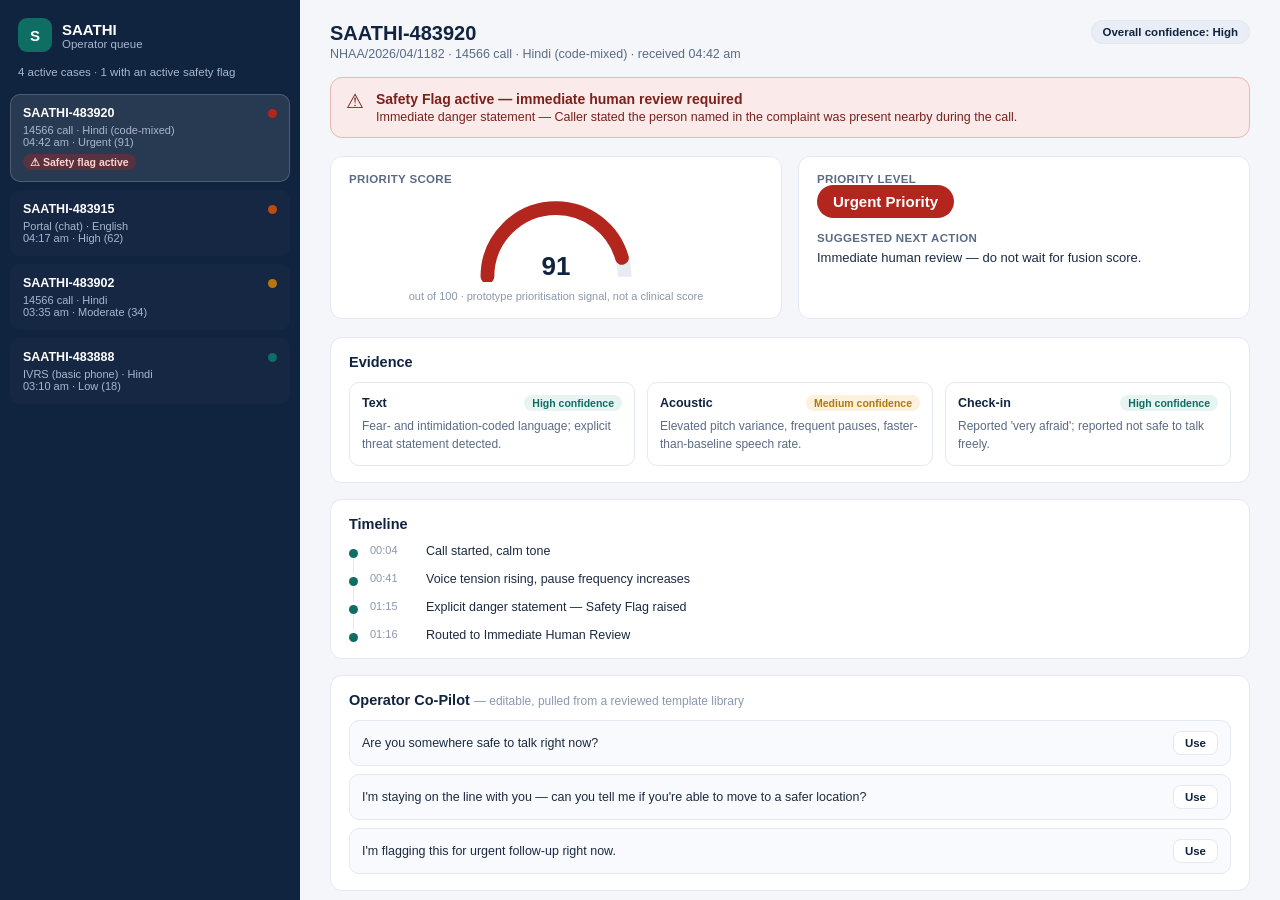
==== frontend/operator-dashboard/index.html @ 443e74d1 "Complete SIH 2026 SAATHI Frontend with authentic NHAPOA UX4G layout and triage architecture" ====
<!DOCTYPE html>
<html lang="en">
<head>
<meta charset="UTF-8" />
<meta name="viewport" content="width=device-width, initial-scale=1.0" />
<title>SAATHI — Operator Dashboard</title>
<link rel="stylesheet" href="dashboard.css" />
</head>
<body>
  <div class="app">
    <aside class="sidebar">
      <div class="sidebar-brand">
        <div class="brand-mark">S</div>
        <div>
          <div class="brand-name">SAATHI</div>
          <div class="brand-sub">Operator queue</div>
        </div>
      </div>
      <div class="queue-summary" id="queueSummary"></div>
      <div class="queue-list" id="queueList" role="list" aria-label="Case queue, sorted by priority"></div>
    </aside>

    <main class="main">
      <header class="main-header">
        <div>
          <div class="case-id" id="caseId">—</div>
          <div class="case-meta" id="caseMeta">—</div>
        </div>
        <div class="header-right">
          <span class="confidence-pill" id="overallConfidence">—</span>
        </div>
      </header>

      <div id="safetyBanner" class="safety-banner" hidden>
        <div class="safety-banner-icon">&#9888;</div>
        <div>
          <div class="safety-banner-title">Safety Flag active — immediate human review required</div>
          <div class="safety-banner-detail" id="safetyBannerDetail"></div>
        </div>
      </div>

      <section class="score-row">
        <div class="score-card">
          <div class="score-card-label">Priority Score</div>
          <div class="score-gauge-wrap">
            <svg viewBox="0 0 140 80" class="score-gauge">
              <path d="M10,75 A60,60 0 0 1 130,75" class="gauge-track" />
              <path d="M10,75 A60,60 0 0 1 130,75" class="gauge-fill" id="gaugeFill" />
            </svg>
            <div class="score-number" id="scoreNumber">—</div>
          </div>
          <div class="score-card-note">out of 100 · prototype prioritisation signal, not a clinical score</div>
        </div>
        <div class="level-card">
          <div class="score-card-label">Priority Level</div>
          <div class="level-badge" id="levelBadge">—</div>
          <div class="score-card-label" style="margin-top:14px;">Suggested next action</div>
          <div class="suggested-action" id="suggestedAction">—</div>
        </div>
      </section>

      <section class="panel">
        <h2 class="panel-title">Evidence</h2>
        <div class="evidence-grid" id="evidenceGrid"></div>
      </section>

      <section class="panel">
        <h2 class="panel-title">Timeline</h2>
        <ol class="timeline" id="timeline"></ol>
      </section>

      <section class="panel" id="copilotPanel">
        <h2 class="panel-title">Operator Co-Pilot <span class="panel-title-note">— editable, pulled from a reviewed template library</span></h2>
        <div class="copilot-list" id="copilotList"></div>
      </section>

      <section class="panel">
        <h2 class="panel-title">Decision</h2>
        <div class="decision-row">
          <div class="decision-field">
            <label for="referralSelect">Referral / action</label>
            <select id="referralSelect">
              <option value="continue">Continue normal grievance process</option>
              <option value="counselling">Counselling referral</option>
              <option value="legal">Legal aid referral</option>
              <option value="medical">Medical support referral</option>
              <option value="emergency">Emergency escalation</option>
            </select>
          </div>
          <div class="decision-field">
            <label for="overrideSelect">Override priority level (optional)</label>
            <select id="overrideSelect">
              <option value="">No override — keep system level</option>
              <option value="Low">Low</option>
              <option value="Moderate">Moderate</option>
              <option value="High">High</option>
              <option value="Urgent">Urgent</option>
            </select>
          </div>
        </div>
        <div class="decision-field" style="margin-top:10px;">
          <label for="reasonInput">Reason (required if overriding)</label>
          <input id="reasonInput" type="text" placeholder="e.g. caller's tone and phrasing suggest higher urgency than text alone captured" />
        </div>
        <button class="save-btn" id="saveDecisionBtn">Record decision</button>
      </section>

      <section class="panel">
        <h2 class="panel-title">Audit log <span class="panel-title-note">— this session</span></h2>
        <ul class="audit-log" id="auditLog">
          <li class="audit-empty">No actions recorded yet this session.</li>
        </ul>
      </section>
    </main>
  </div>

  <div class="toast" id="toast" hidden></div>

  <script src="mock-data.js"></script>
  <script src="dashboard.js"></script>
</body>
</html>
---- frontend/operator-dashboard/dashboard.css ----
:root {
  --navy: #10233F;
  --navy-2: #17335A;
  --ink: #1B2A41;
  --grey: #5B6B85;
  --grey-light: #8B98AE;
  --bg: #F4F6FA;
  --card: #FFFFFF;
  --border: #E4E9F1;
  --teal: #0F6E63;
  --teal-bg: #E7F4F1;
  --amber: #B4790C;
  --amber-bg: #FBF1DD;
  --orange: #B94D0E;
  --orange-bg: #FCEADD;
  --urgent: #B3261E;
  --urgent-bg: #FBEAEA;
  --radius: 12px;
  font-family: "Inter", "Segoe UI", -apple-system, BlinkMacSystemFont, sans-serif;
}
* { box-sizing: border-box; }
html, body { margin: 0; height: 100%; background: var(--bg); color: var(--ink); }

.app { display: grid; grid-template-columns: 300px 1fr; height: 100vh; }

/* ---------------- Sidebar ---------------- */
.sidebar {
  background: var(--navy);
  color: #fff;
  display: flex;
  flex-direction: column;
  overflow: hidden;
}
.sidebar-brand { display: flex; align-items: center; gap: 10px; padding: 18px 18px 14px; }
.brand-mark {
  width: 34px; height: 34px; border-radius: 9px; background: var(--teal);
  display: flex; align-items: center; justify-content: center; font-weight: 800; font-size: 15px;
}
.brand-name { font-weight: 700; font-size: 15px; }
.brand-sub { font-size: 11.5px; color: #A9B7CD; }

.queue-summary { padding: 0 18px 12px; font-size: 11.5px; color: #A9B7CD; }

.queue-list { overflow-y: auto; flex: 1; padding: 4px 10px 16px; }
.queue-item {
  display: block; width: 100%; text-align: left; background: rgba(255,255,255,0.02);
  border: 1px solid transparent; border-radius: 10px; padding: 11px 12px; margin-bottom: 8px;
  cursor: pointer; color: #fff; font-family: inherit;
}
.queue-item:hover { background: rgba(255,255,255,0.06); }
.queue-item.active { background: rgba(255,255,255,0.1); border-color: rgba(255,255,255,0.18); }
.queue-item-top { display: flex; justify-content: space-between; align-items: center; gap: 8px; margin-bottom: 4px; }
.queue-item-id { font-size: 12.5px; font-weight: 700; }
.queue-dot { width: 9px; height: 9px; border-radius: 50%; flex-shrink: 0; }
.queue-item-meta { font-size: 11px; color: #A9B7CD; }
.queue-item-flag {
  display: inline-flex; align-items: center; gap: 4px; margin-top: 6px;
  font-size: 10.5px; font-weight: 700; color: #FFD2CE; background: rgba(179,38,30,0.35);
  padding: 2px 7px; border-radius: 999px;
}

.level-Low { background: var(--teal); }
.level-Moderate { background: var(--amber); }
.level-High { background: var(--orange); }
.level-Urgent { background: var(--urgent); }

/* ---------------- Main ---------------- */
.main { overflow-y: auto; padding: 22px 30px 60px; }
.main-header { display: flex; justify-content: space-between; align-items: flex-start; margin-bottom: 16px; }
.case-id { font-size: 20px; font-weight: 800; color: var(--navy); }
.case-meta { font-size: 12.5px; color: var(--grey); margin-top: 2px; }
.confidence-pill {
  font-size: 11.5px; font-weight: 700; color: var(--navy); background: #E9EEF6;
  border: 1px solid var(--border); padding: 5px 11px; border-radius: 999px;
}

.safety-banner[hidden] { display: none; }
.safety-banner {
  display: flex; align-items: flex-start; gap: 12px;
  background: var(--urgent-bg); border: 1.5px solid #E8B7B3; color: #7A211B;
  border-radius: var(--radius); padding: 13px 15px; margin-bottom: 18px;
}
.safety-banner-icon { font-size: 20px; line-height: 1; }
.safety-banner-title { font-weight: 800; font-size: 14px; margin-bottom: 3px; }
.safety-banner-detail { font-size: 12.5px; }

.score-row { display: grid; grid-template-columns: 1fr 1fr; gap: 16px; margin-bottom: 18px; }
.score-card, .level-card {
  background: var(--card); border: 1px solid var(--border); border-radius: var(--radius);
  padding: 16px 18px;
}
.score-card-label { font-size: 11.5px; font-weight: 700; color: var(--grey); text-transform: uppercase; letter-spacing: 0.03em; }
.score-gauge-wrap { position: relative; width: 160px; margin: 6px auto 0; }
.score-gauge { width: 100%; }
.gauge-track { fill: none; stroke: #E7EBF2; stroke-width: 12; }
.gauge-fill { fill: none; stroke: var(--teal); stroke-width: 12; stroke-linecap: round; transition: stroke-dasharray 0.4s ease, stroke 0.3s ease; }
.score-number { position: absolute; left: 0; right: 0; bottom: 4px; text-align: center; font-size: 26px; font-weight: 800; color: var(--navy); }
.score-card-note { font-size: 11px; color: var(--grey-light); text-align: center; margin-top: 4px; }

.level-badge {
  display: inline-block; padding: 8px 16px; border-radius: 999px; font-weight: 800; font-size: 15px; color: #fff;
}
.suggested-action { font-size: 13px; color: var(--ink); margin-top: 4px; line-height: 1.5; }

.panel { background: var(--card); border: 1px solid var(--border); border-radius: var(--radius); padding: 16px 18px; margin-bottom: 16px; }
.panel-title { font-size: 14.5px; font-weight: 800; color: var(--navy); margin: 0 0 12px; }
.panel-title-note { font-weight: 500; font-size: 12px; color: var(--grey-light); }

.evidence-grid { display: grid; grid-template-columns: repeat(3, 1fr); gap: 12px; }
.evidence-card { border: 1px solid var(--border); border-radius: 10px; padding: 12px; }
.evidence-card-head { display: flex; justify-content: space-between; align-items: center; margin-bottom: 6px; }
.evidence-name { font-size: 12.5px; font-weight: 700; color: var(--navy); }
.evidence-conf { font-size: 10.5px; font-weight: 700; padding: 2px 8px; border-radius: 999px; }
.conf-High { background: var(--teal-bg); color: var(--teal); }
.conf-Medium { background: var(--amber-bg); color: var(--amber); }
.conf-Low { background: var(--orange-bg); color: var(--orange); }
.conf-unavailable { background: #EDEFF3; color: var(--grey-light); }
.evidence-note { font-size: 12px; color: var(--grey); line-height: 1.5; }
.evidence-unavailable { color: var(--grey-light); font-style: italic; }

.timeline { list-style: none; margin: 0; padding: 0; position: relative; }
.timeline li { display: flex; gap: 12px; padding: 0 0 14px 0; position: relative; }
.timeline li:last-child { padding-bottom: 0; }
.timeline-dot { width: 9px; height: 9px; border-radius: 50%; background: var(--teal); margin-top: 5px; flex-shrink: 0; position: relative; z-index: 1; }
.timeline li:not(:last-child)::before {
  content: ""; position: absolute; left: 4px; top: 14px; bottom: -2px; width: 1px; background: var(--border);
}
.timeline-t { font-size: 11px; color: var(--grey-light); font-variant-numeric: tabular-nums; min-width: 44px; }
.timeline-label { font-size: 12.5px; color: var(--ink); }

.copilot-list { display: flex; flex-direction: column; gap: 8px; }
.copilot-chip {
  display: flex; justify-content: space-between; align-items: center; gap: 10px;
  border: 1px solid var(--border); background: #F8FAFD; border-radius: 10px; padding: 10px 12px;
  font-size: 12.5px; color: var(--ink);
}
.copilot-chip button {
  flex-shrink: 0; border: 1px solid var(--border); background: #fff; color: var(--navy);
  font-size: 11.5px; font-weight: 700; padding: 5px 11px; border-radius: 8px; cursor: pointer;
}
.copilot-chip button:hover { background: #EEF2F8; }
.copilot-empty { font-size: 12.5px; color: var(--grey-light); font-style: italic; }

.decision-row { display: grid; grid-template-columns: 1fr 1fr; gap: 12px; }
.decision-field { display: flex; flex-direction: column; gap: 5px; }
.decision-field label { font-size: 11.5px; font-weight: 700; color: var(--grey); }
.decision-field select, .decision-field input {
  border: 1.5px solid var(--border); border-radius: 9px; padding: 9px 10px; font-size: 13px;
  font-family: inherit; color: var(--ink); background: #fff;
}
.save-btn {
  margin-top: 14px; border: none; background: var(--navy); color: #fff; font-weight: 700;
  font-size: 13.5px; padding: 11px 18px; border-radius: 10px; cursor: pointer;
}
.save-btn:hover { background: var(--navy-2); }

.audit-log { list-style: none; margin: 0; padding: 0; font-size: 12.5px; }
.audit-log li { padding: 8px 0; border-bottom: 1px solid var(--border); color: var(--ink); }
.audit-log li:last-child { border-bottom: none; }
.audit-log .audit-time { color: var(--grey-light); margin-right: 8px; font-variant-numeric: tabular-nums; }
.audit-empty { color: var(--grey-light); font-style: italic; }

.toast {
  position: fixed; bottom: 22px; left: 50%; transform: translateX(-50%);
  background: var(--navy); color: #fff; padding: 10px 18px; border-radius: 999px;
  font-size: 12.5px; font-weight: 600; box-shadow: 0 10px 26px rgba(0,0,0,0.25); z-index: 999;
}

@media (max-width: 900px) {
  .app { grid-template-columns: 1fr; }
  .sidebar { max-height: 40vh; }
  .score-row, .evidence-grid, .decision-row { grid-template-columns: 1fr; }
}
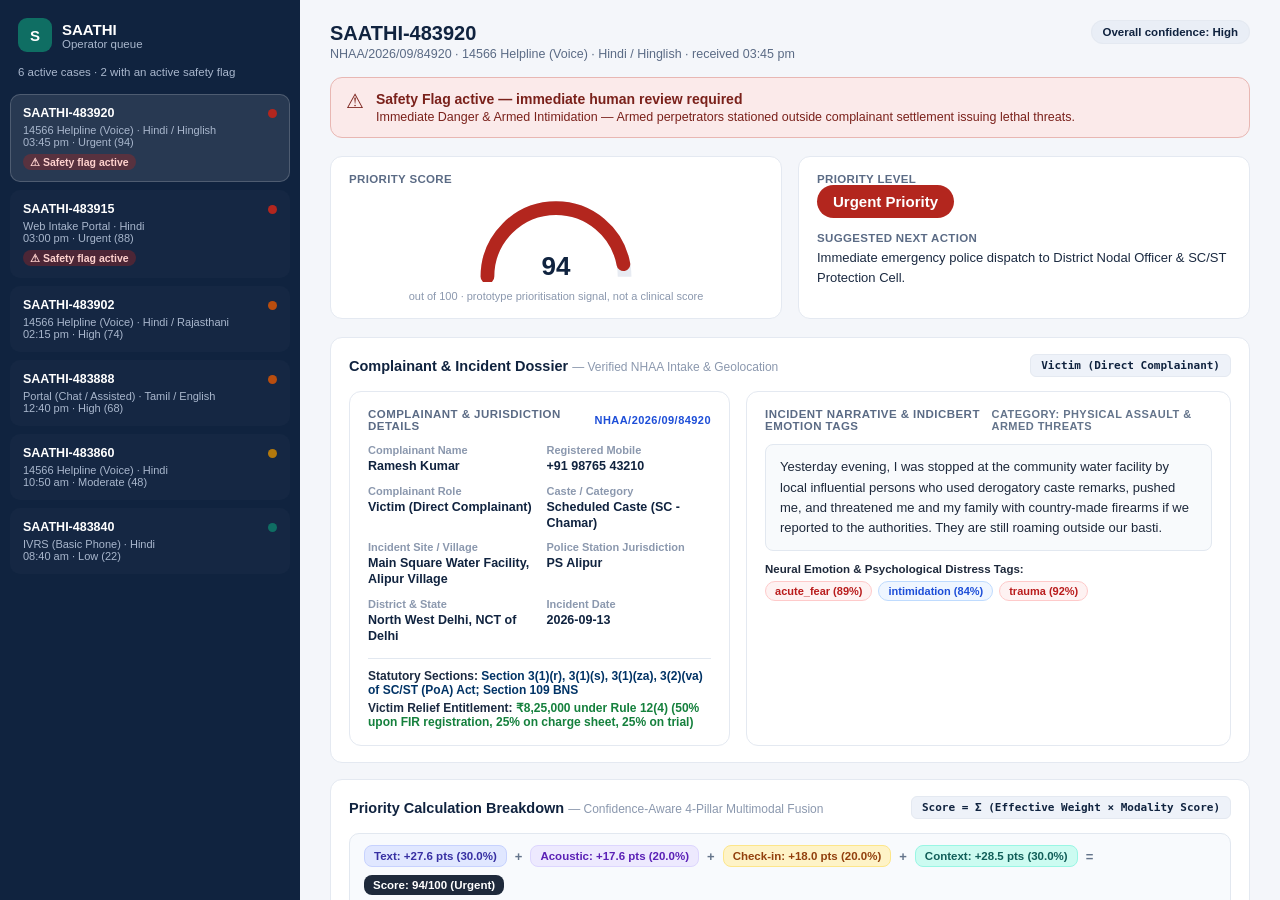
==== commit e530a1f0: "feat: add priority engine, AI questions, recommendations, operator dashboard copilot — production cl" ====
--- a/frontend/operator-dashboard/index.html
+++ b/frontend/operator-dashboard/index.html
@@ -59,6 +59,22 @@
         </div>
       </section>
 
+      <section class="panel" id="complainantDossierPanel">
+        <div class="panel-header-flex">
+          <h2 class="panel-title" style="margin-bottom:0;">Complainant & Incident Dossier <span class="panel-title-note">— Verified NHAA Intake & Geolocation</span></h2>
+          <span id="dossierRoleBadge" class="formula-badge">Victim (Direct Intake)</span>
+        </div>
+        <div class="dossier-grid" id="dossierGrid"></div>
+      </section>
+
+      <section class="panel" id="priorityBreakdownPanel">
+        <div class="panel-header-flex">
+          <h2 class="panel-title" style="margin-bottom:0;">Priority Calculation Breakdown <span class="panel-title-note">— Confidence-Aware 4-Pillar Multimodal Fusion</span></h2>
+          <span class="formula-badge">Score = Σ (Effective Weight × Modality Score)</span>
+        </div>
+        <div id="priorityBreakdownContainer" style="margin-top:14px;"></div>
+      </section>
+
       <section class="panel">
         <h2 class="panel-title">Evidence</h2>
         <div class="evidence-grid" id="evidenceGrid"></div>
@@ -70,8 +86,30 @@
       </section>
 
       <section class="panel" id="copilotPanel">
-        <h2 class="panel-title">Operator Co-Pilot <span class="panel-title-note">— editable, pulled from a reviewed template library</span></h2>
-        <div class="copilot-list" id="copilotList"></div>
+        <div class="copilot-container">
+          <div class="copilot-header">
+            <div class="copilot-header-left">
+              <div class="copilot-avatar">&#9889;</div>
+              <div>
+                <div class="copilot-title-text">SAATHI Operator Copilot · Legal & Triage Decision Assistant</div>
+                <div style="font-size: 11px; color: #BFDBFE;">PoA Act Statutory Advisor · Prototype AI Helper</div>
+              </div>
+            </div>
+            <div class="copilot-status-dot" id="copilotStatus">Active · Synced to Case</div>
+          </div>
+          <div class="copilot-chat-body" id="copilotChatBody"></div>
+          <div class="copilot-quick-chips" id="copilotQuickChips"></div>
+          <div class="copilot-input-bar">
+            <input type="text" id="copilotInput" placeholder="Ask Copilot (e.g. 'draft DM memo', 'what penal sections apply?', 'compensation under Rule 12(4)')..." onkeydown="if(event.key==='Enter') sendCopilotMsg()" />
+            <button type="button" class="copilot-send-btn" onclick="sendCopilotMsg()">
+              <span>Send</span>
+              <svg width="13" height="13" viewBox="0 0 24 24" fill="none" stroke="currentColor" stroke-width="2.5">
+                <line x1="22" y1="2" x2="11" y2="13"></line>
+                <polygon points="22 2 15 22 11 13 2 9 22 2"></polygon>
+              </svg>
+            </button>
+          </div>
+        </div>
       </section>
 
       <section class="panel">
@@ -116,6 +154,7 @@
 
   <div class="toast" id="toast" hidden></div>
 
+  <script src="../saathi-service.js"></script>
   <script src="mock-data.js"></script>
   <script src="dashboard.js"></script>
 </body>
--- a/frontend/operator-dashboard/dashboard.css
+++ b/frontend/operator-dashboard/dashboard.css
@@ -171,3 +171,390 @@
   .sidebar { max-height: 40vh; }
   .score-row, .evidence-grid, .decision-row { grid-template-columns: 1fr; }
 }
+
+.panel-header-flex {
+  display: flex;
+  justify-content: space-between;
+  align-items: center;
+  flex-wrap: wrap;
+  gap: 10px;
+}
+.formula-badge {
+  font-size: 11px;
+  font-weight: 700;
+  font-family: ui-monospace, monospace;
+  background: #EEF2F9;
+  color: var(--navy);
+  padding: 4px 10px;
+  border-radius: 6px;
+  border: 1px solid var(--border);
+}
+.priority-equation-bar {
+  background: #F8FAFD;
+  border: 1px solid #E2E8F0;
+  border-radius: 10px;
+  padding: 11px 14px;
+  margin-bottom: 12px;
+  display: flex;
+  align-items: center;
+  justify-content: space-between;
+  flex-wrap: wrap;
+  gap: 10px;
+}
+.equation-chips {
+  display: flex;
+  align-items: center;
+  gap: 8px;
+  flex-wrap: wrap;
+}
+.eq-chip {
+  display: inline-flex;
+  align-items: center;
+  gap: 5px;
+  padding: 4px 9px;
+  border-radius: 8px;
+  font-size: 11.5px;
+  font-weight: 600;
+}
+.eq-chip-text { background: #E0E7FF; color: #3730A3; border: 1px solid #C7D2FE; }
+.eq-chip-acoustic { background: #EDE9FE; color: #5B21B6; border: 1px solid #DDD6FE; }
+.eq-chip-checkin { background: #FEF3C7; color: #92400E; border: 1px solid #FDE68A; }
+.eq-chip-context { background: #CCFBF1; color: #115E59; border: 1px solid #99F6E4; }
+.eq-chip-total { background: #1E293B; color: #FFFFFF; font-weight: 700; }
+.eq-operator { font-weight: 800; color: #64748B; font-size: 13px; }
+
+.priority-grid {
+  display: grid;
+  grid-template-columns: repeat(4, 1fr);
+  gap: 12px;
+}
+@media (max-width: 1100px) {
+  .priority-grid { grid-template-columns: repeat(2, 1fr); }
+}
+@media (max-width: 600px) {
+  .priority-grid { grid-template-columns: 1fr; }
+}
+
+.p-card {
+  background: #FFFFFF;
+  border: 1px solid var(--border);
+  border-radius: 10px;
+  padding: 13px 14px 12px;
+  display: flex;
+  flex-direction: column;
+  transition: transform 0.15s ease, box-shadow 0.15s ease;
+}
+.p-card:hover {
+  transform: translateY(-2px);
+  box-shadow: 0 4px 12px rgba(0,0,0,0.05);
+}
+.p-card.unavailable {
+  background: #FAFBFD;
+  border-style: dashed;
+  opacity: 0.85;
+}
+.p-card-top {
+  display: flex;
+  align-items: center;
+  justify-content: space-between;
+  margin-bottom: 8px;
+}
+.p-card-title {
+  font-size: 12px;
+  font-weight: 700;
+  color: var(--navy);
+  display: flex;
+  align-items: center;
+  gap: 6px;
+}
+.p-card-badge {
+  font-size: 10px;
+  font-weight: 700;
+  padding: 2px 7px;
+  border-radius: 999px;
+}
+.badge-active { background: #DEF7EC; color: #03543F; }
+.badge-reweighted { background: #E1EFFE; color: #1E429F; }
+.badge-inactive { background: #F3F4F6; color: #6B7280; }
+
+.p-card-score-row {
+  display: flex;
+  align-items: baseline;
+  justify-content: space-between;
+  margin-bottom: 6px;
+}
+.p-card-score-val {
+  font-size: 17px;
+  font-weight: 800;
+  color: var(--ink);
+}
+.p-card-contrib {
+  font-size: 11.5px;
+  font-weight: 700;
+  color: #0F6E63;
+}
+.p-card-bar-bg {
+  width: 100%;
+  height: 6px;
+  background: #E5E7EB;
+  border-radius: 999px;
+  overflow: hidden;
+  margin-bottom: 8px;
+}
+.p-card-bar-fill {
+  height: 100%;
+  border-radius: 999px;
+  transition: width 0.4s ease;
+}
+.p-card-meta {
+  font-size: 11px;
+  color: var(--grey);
+  line-height: 1.35;
+  margin-top: auto;
+}
+.critical-tag {
+  display: inline-flex;
+  align-items: center;
+  gap: 6px;
+  background: var(--urgent-bg);
+  border: 1px solid #FCA5A5;
+  color: #991B1B;
+  font-weight: 700;
+  font-size: 11px;
+  padding: 4px 10px;
+  border-radius: 6px;
+}
+
+.dossier-grid {
+  display: grid;
+  grid-template-columns: 1.1fr 1.4fr;
+  gap: 16px;
+  margin-top: 14px;
+}
+@media (max-width: 900px) {
+  .dossier-grid { grid-template-columns: 1fr; }
+}
+
+.dossier-card {
+  background: var(--card);
+  border: 1px solid var(--border);
+  border-radius: var(--radius);
+  padding: 16px 18px;
+  display: flex;
+  flex-direction: column;
+}
+.dossier-card-title {
+  font-size: 11.5px;
+  font-weight: 700;
+  text-transform: uppercase;
+  color: var(--grey);
+  letter-spacing: 0.04em;
+  margin-bottom: 12px;
+  display: flex;
+  align-items: center;
+  justify-content: space-between;
+}
+.dossier-table {
+  display: grid;
+  grid-template-columns: 1fr 1fr;
+  gap: 10px 14px;
+  font-size: 12.5px;
+}
+.dossier-field-label {
+  font-size: 11px;
+  color: var(--grey-light);
+  font-weight: 600;
+  margin-bottom: 2px;
+}
+.dossier-field-val {
+  color: var(--navy);
+  font-weight: 700;
+  line-height: 1.3;
+}
+.dossier-narrative-box {
+  background: #F8FAFC;
+  border: 1px solid #E2E8F0;
+  border-radius: 8px;
+  padding: 12px 14px;
+  font-size: 13px;
+  color: #1E293B;
+  line-height: 1.55;
+  margin-bottom: 12px;
+  max-height: 140px;
+  overflow-y: auto;
+}
+.dossier-emotions-row {
+  display: flex;
+  flex-wrap: wrap;
+  gap: 6px;
+  align-items: center;
+}
+.emotion-chip {
+  font-size: 11px;
+  font-weight: 700;
+  padding: 3px 9px;
+  border-radius: 999px;
+  background: #EFF6FF;
+  border: 1px solid #BFDBFE;
+  color: #1D4ED8;
+}
+.emotion-chip.danger {
+  background: #FEF2F2;
+  border-color: #FECACA;
+  color: #B91C1C;
+}
+
+.copilot-container {
+  background: var(--card);
+  border: 1px solid var(--border);
+  border-radius: var(--radius);
+  overflow: hidden;
+  display: flex;
+  flex-direction: column;
+}
+.copilot-header {
+  background: linear-gradient(135deg, var(--navy), var(--navy-2));
+  color: #FFFFFF;
+  padding: 12px 18px;
+  display: flex;
+  align-items: center;
+  justify-content: space-between;
+}
+.copilot-header-left {
+  display: flex;
+  align-items: center;
+  gap: 10px;
+}
+.copilot-avatar {
+  width: 28px;
+  height: 28px;
+  border-radius: 8px;
+  background: #2563EB;
+  color: #FFF;
+  display: flex;
+  align-items: center;
+  justify-content: center;
+  font-weight: 800;
+  font-size: 13px;
+}
+.copilot-title-text {
+  font-size: 13px;
+  font-weight: 700;
+  letter-spacing: 0.2px;
+}
+.copilot-status-dot {
+  display: inline-flex;
+  align-items: center;
+  gap: 5px;
+  font-size: 11px;
+  color: #93C5FD;
+}
+.copilot-status-dot::before {
+  content: "";
+  width: 7px;
+  height: 7px;
+  border-radius: 50%;
+  background: #34D399;
+}
+.copilot-chat-body {
+  height: 280px;
+  overflow-y: auto;
+  padding: 16px;
+  background: #F8FAFC;
+  display: flex;
+  flex-direction: column;
+  gap: 12px;
+}
+.copilot-bubble {
+  max-width: 88%;
+  border-radius: 10px;
+  padding: 12px 15px;
+  font-size: 12.5px;
+  line-height: 1.5;
+}
+.copilot-bubble.bot {
+  align-self: flex-start;
+  background: #FFFFFF;
+  border: 1px solid #E2E8F0;
+  color: #1E293B;
+  box-shadow: 0 1px 2px rgba(0,0,0,0.03);
+}
+.copilot-bubble.user {
+  align-self: flex-end;
+  background: var(--navy);
+  color: #FFFFFF;
+}
+.copilot-bubble-copy-btn {
+  display: inline-flex;
+  align-items: center;
+  gap: 4px;
+  margin-top: 8px;
+  background: #F1F5F9;
+  border: 1px solid #CBD5E1;
+  border-radius: 4px;
+  padding: 3px 8px;
+  font-size: 10.5px;
+  font-weight: 600;
+  color: #334155;
+  cursor: pointer;
+}
+.copilot-quick-chips {
+  padding: 10px 16px;
+  background: #FFFFFF;
+  border-top: 1px solid #E2E8F0;
+  display: flex;
+  flex-wrap: wrap;
+  gap: 6px;
+}
+.copilot-quick-btn {
+  background: #F1F5F9;
+  border: 1px solid #CBD5E1;
+  color: #1E293B;
+  font-size: 11.5px;
+  font-weight: 600;
+  padding: 5px 10px;
+  border-radius: 6px;
+  cursor: pointer;
+  transition: all 0.15s ease;
+}
+.copilot-quick-btn:hover {
+  background: #E2E8F0;
+  border-color: #94A3B8;
+  color: var(--navy);
+}
+.copilot-input-bar {
+  display: flex;
+  gap: 8px;
+  padding: 10px 16px;
+  background: #FFFFFF;
+  border-top: 1px solid #E2E8F0;
+}
+.copilot-input-bar input {
+  flex: 1;
+  border: 1px solid #CBD5E1;
+  border-radius: 6px;
+  padding: 8px 12px;
+  font-size: 12.5px;
+  outline: none;
+  font-family: inherit;
+}
+.copilot-input-bar input:focus {
+  border-color: #2563EB;
+  box-shadow: 0 0 0 2px rgba(37,99,235,0.15);
+}
+.copilot-send-btn {
+  background: var(--navy);
+  color: #FFFFFF;
+  border: none;
+  border-radius: 6px;
+  padding: 0 16px;
+  font-size: 12.5px;
+  font-weight: 600;
+  cursor: pointer;
+  display: inline-flex;
+  align-items: center;
+  gap: 6px;
+}
+.copilot-send-btn:hover {
+  background: var(--navy-2);
+}
